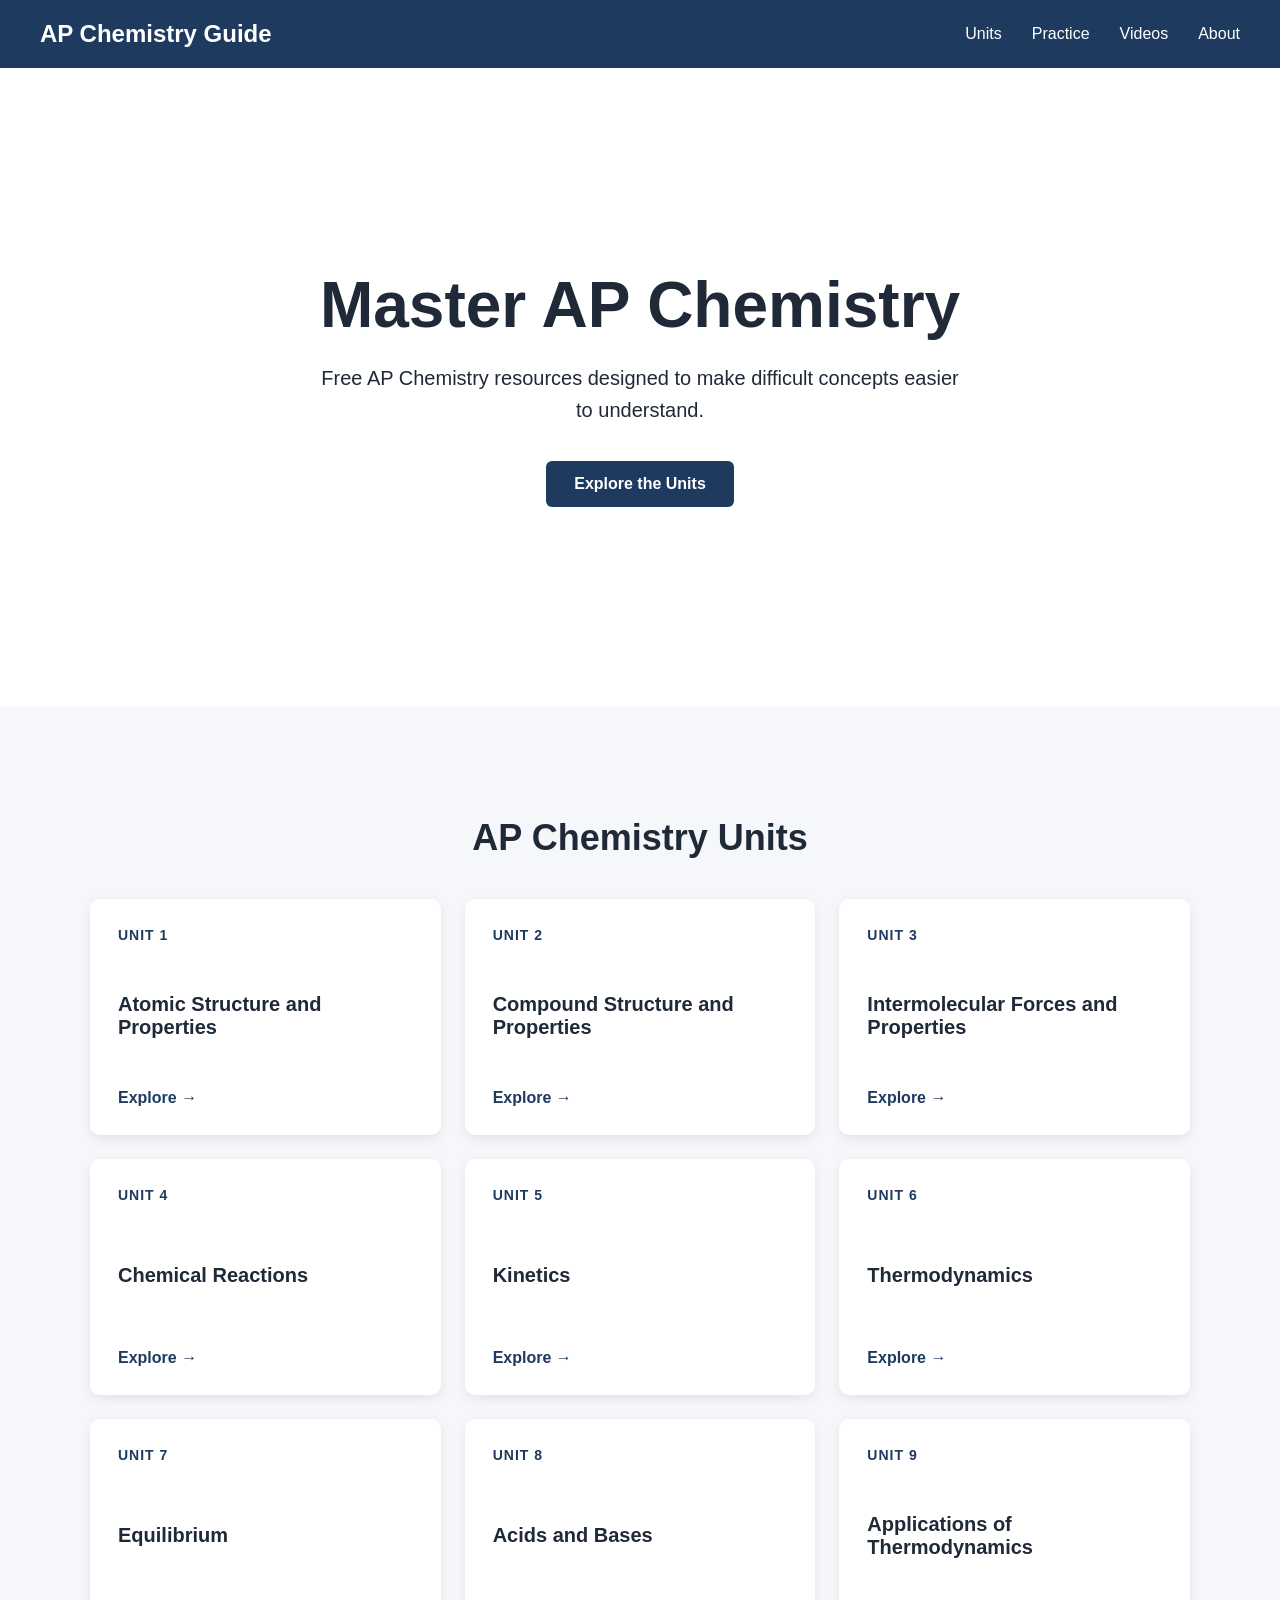
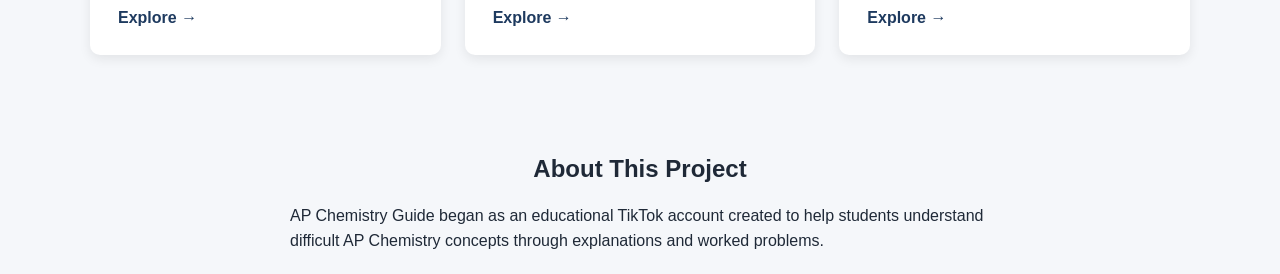
==== index.html @ 58a6a884 "Update index.html" ====
<!DOCTYPE html>
<html lang="en">
<head>
    <meta charset="UTF-8">
    <meta name="viewport" content="width=device-width, initial-scale=1.0">
    <link rel="stylesheet" href="style.css">
    <title>AP Chemistry Guide</title>
</head>

<body>
    
    <header>
        <nav>
            <a href="index.html" class="logo">AP Chemistry Guide</a>

            <div class="nav-links">
                <a href="#units">Units</a>
                <a href="#">Practice</a>
                <a href="#">Videos</a>
                <a href="#about">About</a>
            </div>
        </nav>
    </header>

    <main>

    <section class="hero">

        <h1>Master AP Chemistry</h1>

        <p class="hero-subtitle">
            Free AP Chemistry resources designed to make difficult concepts
            easier to understand.
        </p>

        <a href="#units" class="hero-button">Explore the Units</a>

    </section>

    <section id="units">

        <h2>AP Chemistry Units</h2>

        <div class="unit-grid">

          <a href="units/unit-1.html" class="unit-card">
            <span class="unit-number">UNIT 1</span>
            <h3>Atomic Structure and Properties</h3>
            <span class="card-link">Explore →</span>
          </a>

          <a href="units/unit-2.html" class="unit-card">
            <span class="unit-number">UNIT 2</span>
            <h3>Compound Structure and Properties</h3>
            <span class="card-link">Explore →</span>
          </a>

          <a href="units/unit-3.html" class="unit-card">
            <span class="unit-number">UNIT 3</span>
            <h3>Intermolecular Forces and Properties</h3>
            <span class="card-link">Explore →</span>
          </a>

          <a href="units/unit-4.html" class="unit-card">
            <span class="unit-number">UNIT 4</span>
            <h3>Chemical Reactions</h3>
            <span class="card-link">Explore →</span>
          </a>

          <a href="#" class="unit-card">
            <span class="unit-number">UNIT 5</span>
            <h3>Kinetics</h3>
            <span class="card-link">Explore →</span>
          </a>

          <a href="#" class="unit-card">
            <span class="unit-number">UNIT 6</span>
            <h3>Thermodynamics</h3>
            <span class="card-link">Explore →</span>
          </a>

          <a href="#" class="unit-card">
            <span class="unit-number">UNIT 7</span>
            <h3>Equilibrium</h3>
            <span class="card-link">Explore →</span>
          </a>

          <a href="#" class="unit-card">
            <span class="unit-number">UNIT 8</span>
            <h3>Acids and Bases</h3>
            <span class="card-link">Explore →</span>
          </a>

          <a href="#" class="unit-card">
            <span class="unit-number">UNIT 9</span>
            <h3>Applications of Thermodynamics</h3>
            <span class="card-link">Explore →</span>
          </a>

</div>

    </section>

    <section id="about" class="about">

        <h2>About This Project</h2>

        <p>
            AP Chemistry Guide began as an educational TikTok account
            created to help students understand difficult AP Chemistry
            concepts through explanations and worked problems.
        </p>

    </section>

    </main>

</body>
</html>
---- style.css ----
body {
    font-family: Arial, sans-serif;
    margin: 0;
    background-color: #f5f7fa;
    color: #1f2937;
}

h1 {
    text-align: center;
    font-size: 48px;
    margin-top: 60px;
}

h2 {
    text-align: center;
}

p {
    max-width: 700px;
    margin: 20px auto;
    line-height: 1.6;
}
header {
    background-color: #1e3a5f;
    padding: 20px 40px;
}

nav {
    display: flex;
    justify-content: space-between;
    align-items: center;
}

.logo {
    color: white;
    font-size: 24px;
    font-weight: bold;
    text-decoration: none;
}

.nav-links {
    display: flex;
    gap: 30px;
}

.nav-links a {
    color: white;
    text-decoration: none;
    font-size: 16px;
}

.nav-links a:hover {
    text-decoration: underline;
}
.hero {
    text-align: center;
    padding: 200px 20px;
    background-color: white;
}

.hero h1 {
    font-size: 64px;
    margin: 0 0 20px 0;
}

.hero-subtitle {
    font-size: 20px;
    max-width: 650px;
    margin: 0 auto 35px auto;
}

.hero-button {
    display: inline-block;
    background-color: #1e3a5f;
    color: white;
    padding: 14px 28px;
    border-radius: 6px;
    text-decoration: none;
    font-weight: bold;
}

.hero-button:hover {
    background-color: #162d4a;
}
#units {
    padding: 80px 40px;
}

#units h2 {
    font-size: 36px;
    margin-bottom: 40px;
}

.unit-grid {
    max-width: 1100px;
    margin: 0 auto;
    display: grid;
    grid-template-columns: repeat(3, 1fr);
    gap: 24px;
}

.unit-card {
    display: flex;
    flex-direction: column;
    justify-content: space-between;
    min-height: 180px;
    padding: 28px;
    background-color: white;
    border-radius: 10px;
    text-decoration: none;
    color: #1f2937;
    box-shadow: 0 4px 12px rgba(0, 0, 0, 0.08);
    transition: transform 0.2s ease, box-shadow 0.2s ease;
}

.unit-number {
    font-size: 14px;
    font-weight: bold;
    color: #1e3a5f;
    letter-spacing: 1px;
}

.unit-card h3 {
    font-size: 20px;
    margin: 15px 0;
}

.card-link {
    font-weight: bold;
    color: #1e3a5f;
}

.unit-card:hover {
    transform: translateY(-5px);
    box-shadow: 0 8px 20px rgba(0, 0, 0, 0.12);
}
.unit-page {
    max-width: 900px;
    margin: 0 auto;
    padding: 80px 30px;
}

.unit-page h1 {
    text-align: left;
    font-size: 52px;
    margin: 15px 0 20px 0;
}

.unit-page > p {
    max-width: 750px;
    margin: 0 0 50px 0;
    font-size: 19px;
}

.unit-page h2 {
    text-align: left;
    font-size: 30px;
    margin-top: 50px;
}

.unit-page ul {
    padding-left: 25px;
    line-height: 2;
}

.unit-page li {
    font-size: 18px;
}
.unit-page {
    max-width: 900px;
    margin: 0 auto;
    padding: 80px 30px;
}

.unit-page h1 {
    text-align: left;
    font-size: 52px;
    margin: 15px 0 20px 0;
}

.unit-page > p {
    max-width: 750px;
    margin: 0 0 50px 0;
    font-size: 19px;
}

.unit-page h2 {
    text-align: left;
    font-size: 30px;
    margin-top: 50px;
}

.topic-list {
    display: grid;
    grid-template-columns: repeat(2, 1fr);
    gap: 20px;
}

.topic-card {
    padding: 25px;
    background-color: white;
    border-radius: 10px;
    text-decoration: none;
    color: #1f2937;
    box-shadow: 0 4px 12px rgba(0, 0, 0, 0.08);
    transition: transform 0.2s ease, box-shadow 0.2s ease;
}

.topic-card h3 {
    margin-top: 0;
    color: #1e3a5f;
    font-size: 21px;
}

.topic-card p {
    margin: 10px 0 0 0;
    line-height: 1.5;
}

.topic-card:hover {
    transform: translateY(-4px);
    box-shadow: 0 8px 20px rgba(0, 0, 0, 0.12);
}
.lesson {
    max-width: 900px;
    margin: 0 auto 80px auto;
    padding: 45px 30px;
    background-color: white;
    border-radius: 12px;
    box-shadow: 0 4px 12px rgba(0, 0, 0, 0.08);
}

.lesson h2 {
    text-align: left;
    font-size: 34px;
    margin-top: 0;
    color: #1e3a5f;
}

.lesson h3 {
    text-align: left;
    font-size: 24px;
    margin-top: 35px;
}

.lesson p {
    max-width: none;
    margin: 16px 0;
    font-size: 18px;
    line-height: 1.7;
}

.key-concept {
    margin: 25px 0;
    padding: 22px;
    background-color: #eef4fa;
    border-left: 5px solid #1e3a5f;
    border-radius: 6px;
}

.equation {
    margin: 25px 0;
    padding: 18px;
    background-color: #f5f7fa;
    border-radius: 8px;
    text-align: center;
    font-size: 21px;
    font-weight: bold;
}

.example {
    margin-top: 30px;
    padding: 25px;
    background-color: #f8fafc;
    border: 1px solid #dbe3ec;
    border-radius: 8px;
}

.example h4 {
    margin-top: 0;
    color: #1e3a5f;
    font-size: 20px;
}

.fraction {
    display: inline-flex;
    flex-direction: column;
    vertical-align: middle;
    margin: 0 8px;
}

.numerator {
    padding: 0 8px 4px 8px;
    border-bottom: 2px solid #1f2937;
}

.denominator {
    padding-top: 4px;
}

.video-resource {
    display: flex;
    justify-content: space-between;
    align-items: center;
    gap: 30px;
    margin-top: 40px;
    padding: 28px;
    background-color: #eef4fa;
    border: 1px solid #cbd9e8;
    border-radius: 10px;
}

.video-text {
    flex: 1;
}

.video-label {
    color: #1e3a5f;
    font-size: 13px;
    font-weight: bold;
    letter-spacing: 1px;
}

.video-resource h3 {
    margin: 8px 0;
    font-size: 23px;
    color: #1f2937;
}

.video-resource p {
    margin: 0;
    font-size: 17px;
}

.video-button {
    display: inline-block;
    flex-shrink: 0;
    padding: 13px 22px;
    background-color: #1e3a5f;
    color: white;
    text-decoration: none;
    font-weight: bold;
    border-radius: 6px;
}

.video-button:hover {
    background-color: #162d4a;
}

@media (max-width: 750px) {
    .unit-grid,
    .topic-list {
        grid-template-columns: 1fr;
    }

    nav {
        flex-direction: column;
        gap: 18px;
    }

    .nav-links {
        gap: 16px;
        flex-wrap: wrap;
        justify-content: center;
    }

    .hero {
        padding: 120px 20px;
    }

    .hero h1,
    .unit-page h1 {
        font-size: 42px;
    }

    .video-resource {
        flex-direction: column;
        align-items: flex-start;
    }

    .video-button {
        width: 100%;
        box-sizing: border-box;
        text-align: center;
    }
}

.practice-section {
    margin-top: 50px;
    padding-top: 15px;
    border-top: 2px solid #dbe3ec;
}

.practice-question {
    margin-top: 25px;
    padding: 24px;
    background-color: #f8fafc;
    border: 1px solid #dbe3ec;
    border-radius: 8px;
}

.practice-question h4 {
    margin: 0 0 12px 0;
    color: #1e3a5f;
    font-size: 20px;
}

.practice-question details {
    margin-top: 18px;
}

.practice-question summary {
    color: #1e3a5f;
    font-weight: bold;
    cursor: pointer;
}

.practice-question summary:hover {
    text-decoration: underline;
}

.solution {
    margin-top: 20px;
    padding-top: 5px;
}
.spectrum-notes {
    margin: 25px 0;
    padding-left: 28px;
    font-size: 18px;
    line-height: 1.7;
}

.spectrum-notes li {
    margin-bottom: 12px;
}

.mass-spectrum-figure {
    margin: 35px 0;
    padding: 20px;
    background-color: #f8fafc;
    border: 1px solid #dbe3ec;
    border-radius: 10px;
}

.mass-spectrum-figure img {
    display: block;
    width: 100%;
    height: auto;
}

.mass-spectrum-figure figcaption {
    margin-top: 15px;
    color: #4b5563;
    text-align: center;
    font-size: 15px;
    line-height: 1.5;
}
.table-container {
    width: 100%;
    margin: 30px 0;
    overflow-x: auto;
}

.particle-table {
    width: 100%;
    border-collapse: collapse;
    background-color: white;
}

.particle-table th,
.particle-table td {
    padding: 15px;
    border: 1px solid #dbe3ec;
    text-align: left;
}

.particle-table th {
    background-color: #1e3a5f;
    color: white;
}

.particle-table tbody tr:nth-child(even) {
    background-color: #f8fafc;
}
.chemistry-figure {
    margin: 35px 0;
    padding: 20px;
    background-color: #f8fafc;
    border: 1px solid #dbe3ec;
    border-radius: 10px;
}

.chemistry-figure img {
    display: block;
    width: 100%;
    height: auto;
}

.chemistry-figure figcaption {
    margin-top: 15px;
    color: #4b5563;
    text-align: center;
    font-size: 15px;
    line-height: 1.5;
}
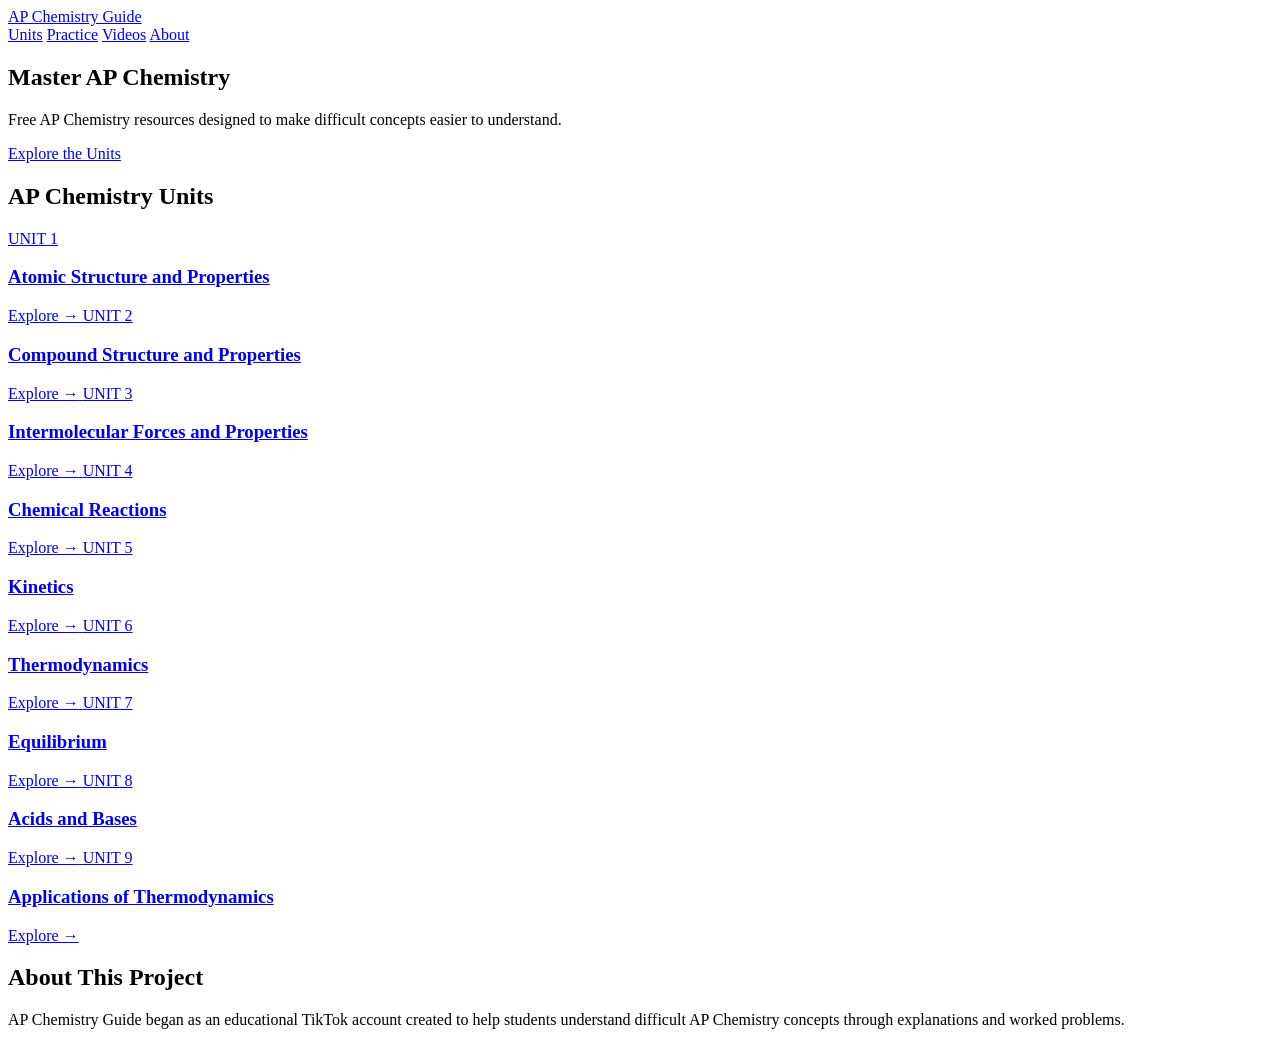
==== commit 82cd4cc0: "Update index.html" ====
--- a/index.html
+++ b/index.html
@@ -1,9 +1,18 @@
 <!DOCTYPE html>
 <html lang="en">
 <head>
+    <!-- Google tag (gtag.js) -->
+    <script async src="https://www.googletagmanager.com/gtag/js?id=G-7LD7DHF69E"></script>
+    <script>
+      window.dataLayer = window.dataLayer || [];
+      function gtag(){dataLayer.push(arguments);}
+      gtag('js', new Date());
+
+      gtag('config', 'G-7LD7DHF69E');
+    </script>
+
     <meta charset="UTF-8">
     <meta name="viewport" content="width=device-width, initial-scale=1.0">
-    <link rel="stylesheet" href="style.css">
     <title>AP Chemistry Guide</title>
 </head>
 
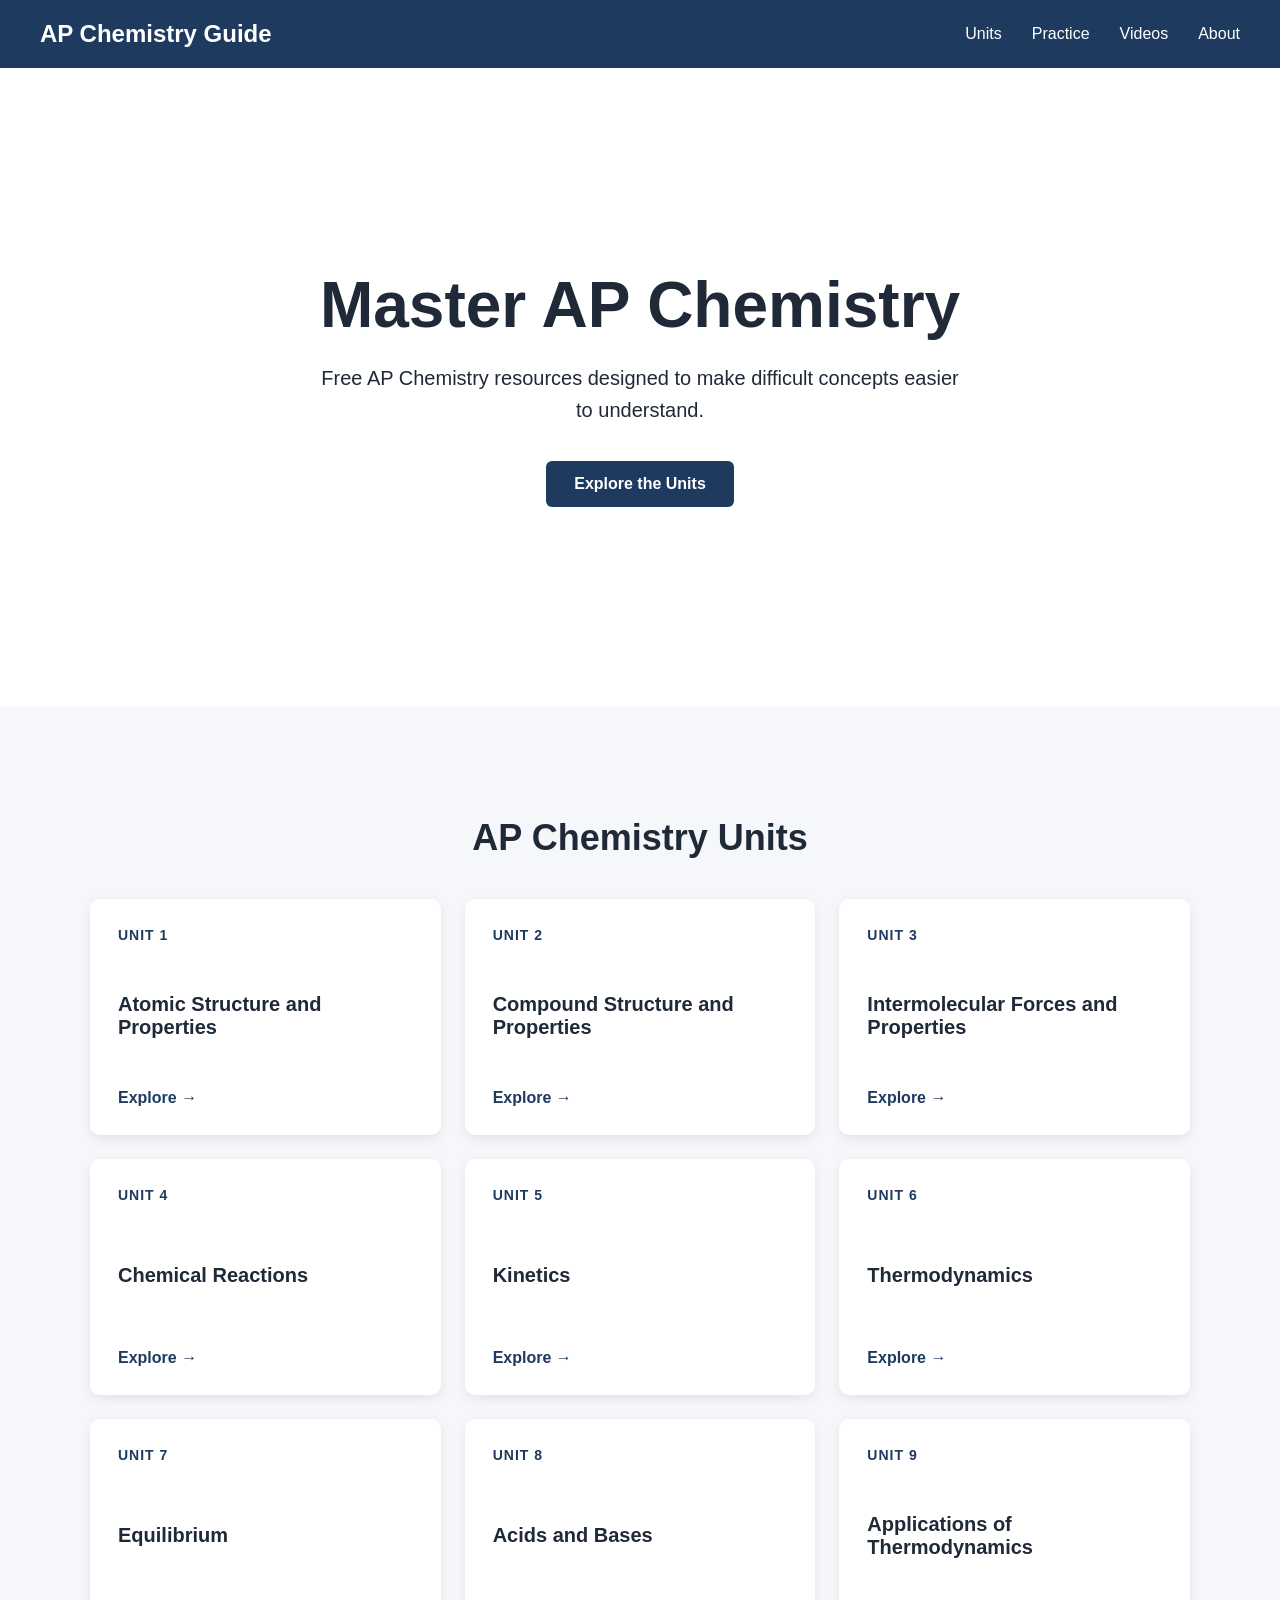
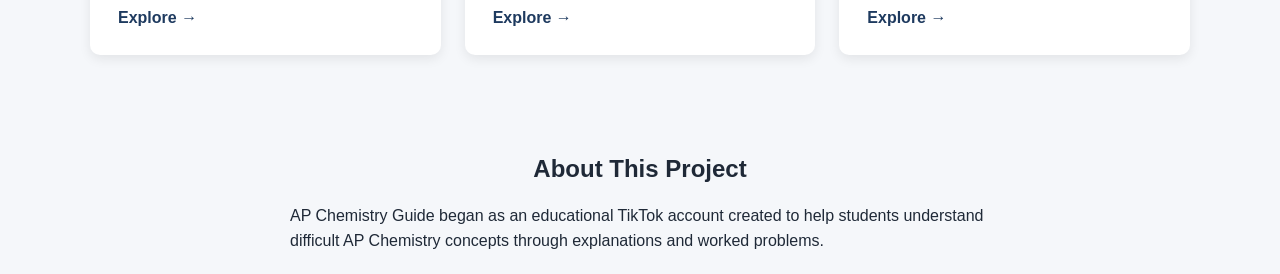
==== commit d0a0a2bc: "Update index.html" ====
--- a/index.html
+++ b/index.html
@@ -14,6 +14,8 @@
     <meta charset="UTF-8">
     <meta name="viewport" content="width=device-width, initial-scale=1.0">
     <title>AP Chemistry Guide</title>
+
+    <link rel="stylesheet" href="style.css">
 </head>
 
 <body>
--- a/style.css
+++ b/style.css
@@ -0,0 +1,505 @@
+body {
+    font-family: Arial, sans-serif;
+    margin: 0;
+    background-color: #f5f7fa;
+    color: #1f2937;
+}
+
+h1 {
+    text-align: center;
+    font-size: 48px;
+    margin-top: 60px;
+}
+
+h2 {
+    text-align: center;
+}
+
+p {
+    max-width: 700px;
+    margin: 20px auto;
+    line-height: 1.6;
+}
+header {
+    background-color: #1e3a5f;
+    padding: 20px 40px;
+}
+
+nav {
+    display: flex;
+    justify-content: space-between;
+    align-items: center;
+}
+
+.logo {
+    color: white;
+    font-size: 24px;
+    font-weight: bold;
+    text-decoration: none;
+}
+
+.nav-links {
+    display: flex;
+    gap: 30px;
+}
+
+.nav-links a {
+    color: white;
+    text-decoration: none;
+    font-size: 16px;
+}
+
+.nav-links a:hover {
+    text-decoration: underline;
+}
+.hero {
+    text-align: center;
+    padding: 200px 20px;
+    background-color: white;
+}
+
+.hero h1 {
+    font-size: 64px;
+    margin: 0 0 20px 0;
+}
+
+.hero-subtitle {
+    font-size: 20px;
+    max-width: 650px;
+    margin: 0 auto 35px auto;
+}
+
+.hero-button {
+    display: inline-block;
+    background-color: #1e3a5f;
+    color: white;
+    padding: 14px 28px;
+    border-radius: 6px;
+    text-decoration: none;
+    font-weight: bold;
+}
+
+.hero-button:hover {
+    background-color: #162d4a;
+}
+#units {
+    padding: 80px 40px;
+}
+
+#units h2 {
+    font-size: 36px;
+    margin-bottom: 40px;
+}
+
+.unit-grid {
+    max-width: 1100px;
+    margin: 0 auto;
+    display: grid;
+    grid-template-columns: repeat(3, 1fr);
+    gap: 24px;
+}
+
+.unit-card {
+    display: flex;
+    flex-direction: column;
+    justify-content: space-between;
+    min-height: 180px;
+    padding: 28px;
+    background-color: white;
+    border-radius: 10px;
+    text-decoration: none;
+    color: #1f2937;
+    box-shadow: 0 4px 12px rgba(0, 0, 0, 0.08);
+    transition: transform 0.2s ease, box-shadow 0.2s ease;
+}
+
+.unit-number {
+    font-size: 14px;
+    font-weight: bold;
+    color: #1e3a5f;
+    letter-spacing: 1px;
+}
+
+.unit-card h3 {
+    font-size: 20px;
+    margin: 15px 0;
+}
+
+.card-link {
+    font-weight: bold;
+    color: #1e3a5f;
+}
+
+.unit-card:hover {
+    transform: translateY(-5px);
+    box-shadow: 0 8px 20px rgba(0, 0, 0, 0.12);
+}
+.unit-page {
+    max-width: 900px;
+    margin: 0 auto;
+    padding: 80px 30px;
+}
+
+.unit-page h1 {
+    text-align: left;
+    font-size: 52px;
+    margin: 15px 0 20px 0;
+}
+
+.unit-page > p {
+    max-width: 750px;
+    margin: 0 0 50px 0;
+    font-size: 19px;
+}
+
+.unit-page h2 {
+    text-align: left;
+    font-size: 30px;
+    margin-top: 50px;
+}
+
+.unit-page ul {
+    padding-left: 25px;
+    line-height: 2;
+}
+
+.unit-page li {
+    font-size: 18px;
+}
+.unit-page {
+    max-width: 900px;
+    margin: 0 auto;
+    padding: 80px 30px;
+}
+
+.unit-page h1 {
+    text-align: left;
+    font-size: 52px;
+    margin: 15px 0 20px 0;
+}
+
+.unit-page > p {
+    max-width: 750px;
+    margin: 0 0 50px 0;
+    font-size: 19px;
+}
+
+.unit-page h2 {
+    text-align: left;
+    font-size: 30px;
+    margin-top: 50px;
+}
+
+.topic-list {
+    display: grid;
+    grid-template-columns: repeat(2, 1fr);
+    gap: 20px;
+}
+
+.topic-card {
+    padding: 25px;
+    background-color: white;
+    border-radius: 10px;
+    text-decoration: none;
+    color: #1f2937;
+    box-shadow: 0 4px 12px rgba(0, 0, 0, 0.08);
+    transition: transform 0.2s ease, box-shadow 0.2s ease;
+}
+
+.topic-card h3 {
+    margin-top: 0;
+    color: #1e3a5f;
+    font-size: 21px;
+}
+
+.topic-card p {
+    margin: 10px 0 0 0;
+    line-height: 1.5;
+}
+
+.topic-card:hover {
+    transform: translateY(-4px);
+    box-shadow: 0 8px 20px rgba(0, 0, 0, 0.12);
+}
+.lesson {
+    max-width: 900px;
+    margin: 0 auto 80px auto;
+    padding: 45px 30px;
+    background-color: white;
+    border-radius: 12px;
+    box-shadow: 0 4px 12px rgba(0, 0, 0, 0.08);
+}
+
+.lesson h2 {
+    text-align: left;
+    font-size: 34px;
+    margin-top: 0;
+    color: #1e3a5f;
+}
+
+.lesson h3 {
+    text-align: left;
+    font-size: 24px;
+    margin-top: 35px;
+}
+
+.lesson p {
+    max-width: none;
+    margin: 16px 0;
+    font-size: 18px;
+    line-height: 1.7;
+}
+
+.key-concept {
+    margin: 25px 0;
+    padding: 22px;
+    background-color: #eef4fa;
+    border-left: 5px solid #1e3a5f;
+    border-radius: 6px;
+}
+
+.equation {
+    margin: 25px 0;
+    padding: 18px;
+    background-color: #f5f7fa;
+    border-radius: 8px;
+    text-align: center;
+    font-size: 21px;
+    font-weight: bold;
+}
+
+.example {
+    margin-top: 30px;
+    padding: 25px;
+    background-color: #f8fafc;
+    border: 1px solid #dbe3ec;
+    border-radius: 8px;
+}
+
+.example h4 {
+    margin-top: 0;
+    color: #1e3a5f;
+    font-size: 20px;
+}
+
+.fraction {
+    display: inline-flex;
+    flex-direction: column;
+    vertical-align: middle;
+    margin: 0 8px;
+}
+
+.numerator {
+    padding: 0 8px 4px 8px;
+    border-bottom: 2px solid #1f2937;
+}
+
+.denominator {
+    padding-top: 4px;
+}
+
+.video-resource {
+    display: flex;
+    justify-content: space-between;
+    align-items: center;
+    gap: 30px;
+    margin-top: 40px;
+    padding: 28px;
+    background-color: #eef4fa;
+    border: 1px solid #cbd9e8;
+    border-radius: 10px;
+}
+
+.video-text {
+    flex: 1;
+}
+
+.video-label {
+    color: #1e3a5f;
+    font-size: 13px;
+    font-weight: bold;
+    letter-spacing: 1px;
+}
+
+.video-resource h3 {
+    margin: 8px 0;
+    font-size: 23px;
+    color: #1f2937;
+}
+
+.video-resource p {
+    margin: 0;
+    font-size: 17px;
+}
+
+.video-button {
+    display: inline-block;
+    flex-shrink: 0;
+    padding: 13px 22px;
+    background-color: #1e3a5f;
+    color: white;
+    text-decoration: none;
+    font-weight: bold;
+    border-radius: 6px;
+}
+
+.video-button:hover {
+    background-color: #162d4a;
+}
+
+@media (max-width: 750px) {
+    .unit-grid,
+    .topic-list {
+        grid-template-columns: 1fr;
+    }
+
+    nav {
+        flex-direction: column;
+        gap: 18px;
+    }
+
+    .nav-links {
+        gap: 16px;
+        flex-wrap: wrap;
+        justify-content: center;
+    }
+
+    .hero {
+        padding: 120px 20px;
+    }
+
+    .hero h1,
+    .unit-page h1 {
+        font-size: 42px;
+    }
+
+    .video-resource {
+        flex-direction: column;
+        align-items: flex-start;
+    }
+
+    .video-button {
+        width: 100%;
+        box-sizing: border-box;
+        text-align: center;
+    }
+}
+
+.practice-section {
+    margin-top: 50px;
+    padding-top: 15px;
+    border-top: 2px solid #dbe3ec;
+}
+
+.practice-question {
+    margin-top: 25px;
+    padding: 24px;
+    background-color: #f8fafc;
+    border: 1px solid #dbe3ec;
+    border-radius: 8px;
+}
+
+.practice-question h4 {
+    margin: 0 0 12px 0;
+    color: #1e3a5f;
+    font-size: 20px;
+}
+
+.practice-question details {
+    margin-top: 18px;
+}
+
+.practice-question summary {
+    color: #1e3a5f;
+    font-weight: bold;
+    cursor: pointer;
+}
+
+.practice-question summary:hover {
+    text-decoration: underline;
+}
+
+.solution {
+    margin-top: 20px;
+    padding-top: 5px;
+}
+.spectrum-notes {
+    margin: 25px 0;
+    padding-left: 28px;
+    font-size: 18px;
+    line-height: 1.7;
+}
+
+.spectrum-notes li {
+    margin-bottom: 12px;
+}
+
+.mass-spectrum-figure {
+    margin: 35px 0;
+    padding: 20px;
+    background-color: #f8fafc;
+    border: 1px solid #dbe3ec;
+    border-radius: 10px;
+}
+
+.mass-spectrum-figure img {
+    display: block;
+    width: 100%;
+    height: auto;
+}
+
+.mass-spectrum-figure figcaption {
+    margin-top: 15px;
+    color: #4b5563;
+    text-align: center;
+    font-size: 15px;
+    line-height: 1.5;
+}
+.table-container {
+    width: 100%;
+    margin: 30px 0;
+    overflow-x: auto;
+}
+
+.particle-table {
+    width: 100%;
+    border-collapse: collapse;
+    background-color: white;
+}
+
+.particle-table th,
+.particle-table td {
+    padding: 15px;
+    border: 1px solid #dbe3ec;
+    text-align: left;
+}
+
+.particle-table th {
+    background-color: #1e3a5f;
+    color: white;
+}
+
+.particle-table tbody tr:nth-child(even) {
+    background-color: #f8fafc;
+}
+.chemistry-figure {
+    margin: 35px 0;
+    padding: 20px;
+    background-color: #f8fafc;
+    border: 1px solid #dbe3ec;
+    border-radius: 10px;
+}
+
+.chemistry-figure img {
+    display: block;
+    width: 100%;
+    height: auto;
+}
+
+.chemistry-figure figcaption {
+    margin-top: 15px;
+    color: #4b5563;
+    text-align: center;
+    font-size: 15px;
+    line-height: 1.5;
+}
